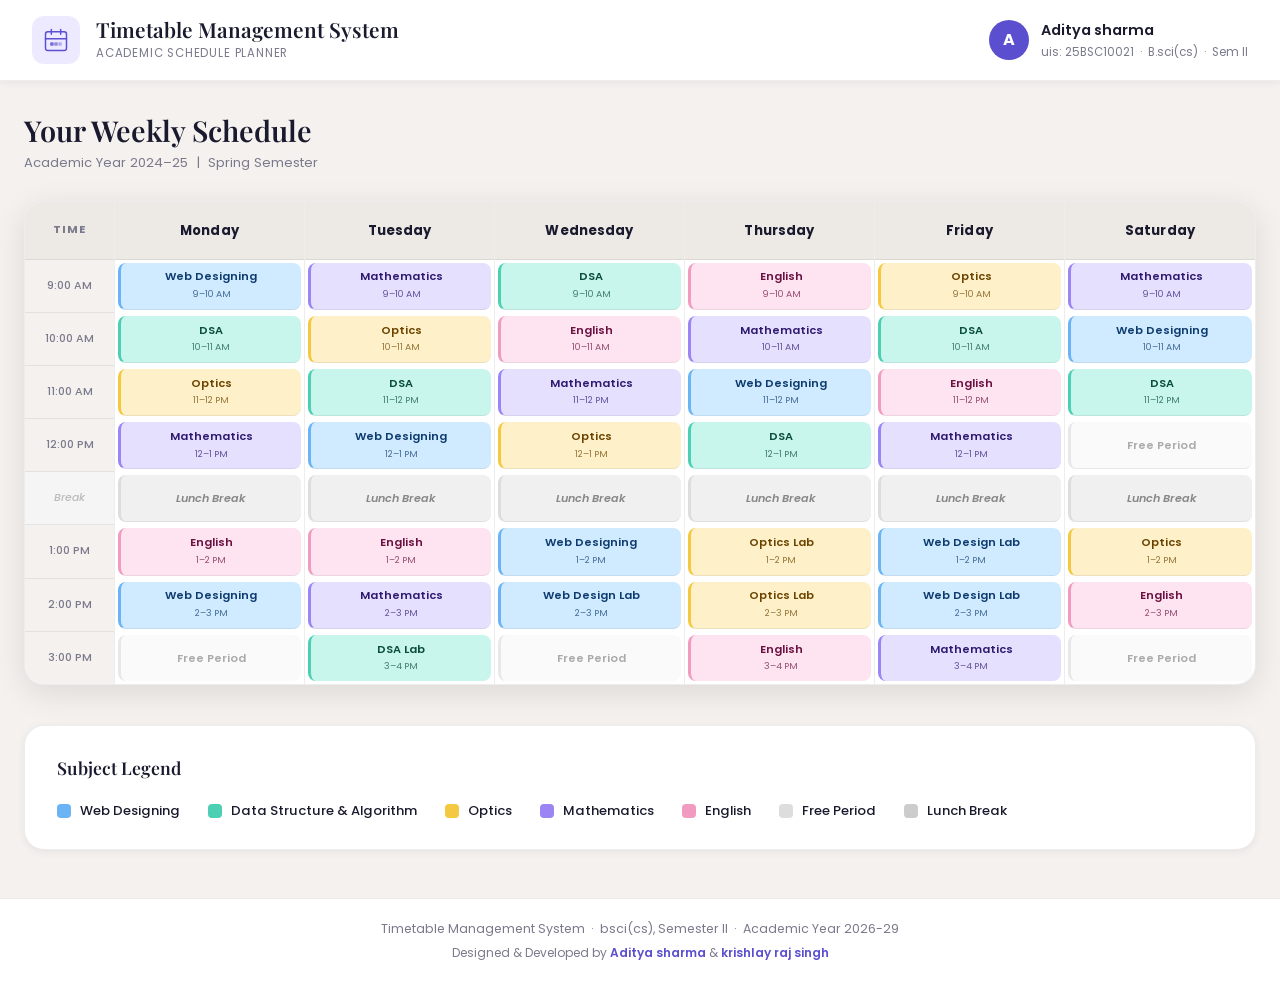
==== index.html @ 500f5e51 "intial commit" ====
<!DOCTYPE html>
<html lang="en">
<head>
  <meta charset="UTF-8"/>
  <meta name="viewport" content="width=device-width, initial-scale=1.0"/>
  <title>Timetable Management System</title>
  <link rel="preconnect" href="https://fonts.googleapis.com"/>
  <link rel="preconnect" href="https://fonts.gstatic.com" crossorigin/>
  <link href="https://fonts.googleapis.com/css2?family=Playfair+Display:wght@400;600&family=Poppins:wght@300;400;500;600;700&display=swap" rel="stylesheet"/>
  <link rel="stylesheet" href="style.css"/>
</head>
<body class="timetable-body">

  
  <header class="site-header">
    <div class="header-inner">
      <div class="header-brand">
        <div class="brand-icon">
          <svg viewBox="0 0 48 48" fill="none" xmlns="http://www.w3.org/2000/svg">
            <rect x="6" y="10" width="36" height="32" rx="4" stroke="currentColor" stroke-width="2.5" fill="none"/>
            <path d="M16 6v8M32 6v8M6 22h36" stroke="currentColor" stroke-width="2.5" stroke-linecap="round"/>
            <rect x="14" y="28" width="6" height="6" rx="1.5" fill="currentColor" opacity="0.8"/>
            <rect x="21" y="28" width="6" height="6" rx="1.5" fill="currentColor" opacity="0.6"/>
            <rect x="28" y="28" width="6" height="6" rx="1.5" fill="currentColor" opacity="0.4"/>
          </svg>
        </div>
        <div>
          <h1 class="brand-title">Timetable Management System</h1>
          <p class="brand-sub">Academic Schedule Planner</p>
        </div>
      </div>

      <div class="header-student">
        <div class="student-avatar">A</div>
        <div class="student-details">
          <span class="student-name"><stong>Aditya sharma</stong></span>
          <span class="student-meta">uis: 25BSC10021 &nbsp;·&nbsp; B.sci(cs) &nbsp;·&nbsp; Sem II</span>
        </div>
      </div>
    </div>
  </header>

  
  <main class="site-main">

    
    <section class="greeting-section">
      <div class="greeting-inner">
        <div>
          <h2 class="greeting-title">Your Weekly Schedule</h2>
          <p class="greeting-sub">Academic Year 2024–25 &nbsp;|&nbsp; Spring Semester</p>
        </div>
        <div class="current-day-badge" id="currentDayBadge"></div>
      </div>
    </section>

    
    <section class="timetable-section">
      <div class="timetable-wrapper">

        
        <div class="time-axis">
          <div class="time-axis-header">Time</div>
          <div class="time-slot-label">9:00 AM</div>
          <div class="time-slot-label">10:00 AM</div>
          <div class="time-slot-label">11:00 AM</div>
          <div class="time-slot-label">12:00 PM</div>
          <div class="time-slot-label break-label">Break</div>
          <div class="time-slot-label">1:00 PM</div>
          <div class="time-slot-label">2:00 PM</div>
          <div class="time-slot-label">3:00 PM</div>
        </div>

        
        <div class="days-grid">

          
          <div class="day-column" id="col-monday">
            <div class="day-header">
              <span class="day-name">Monday</span>
              <span class="day-short">MON</span>
            </div>
            <div class="subject-cell webdesign">
              <span class="subj-name">Web Designing</span>
              <span class="subj-time">9–10 AM</span>
            </div>
            <div class="subject-cell dsa">
              <span class="subj-name">DSA</span>
              <span class="subj-time">10–11 AM</span>
            </div>
            <div class="subject-cell optics">
              <span class="subj-name">Optics</span>
              <span class="subj-time">11–12 PM</span>
            </div>
            <div class="subject-cell math">
              <span class="subj-name">Mathematics</span>
              <span class="subj-time">12–1 PM</span>
            </div>
            <div class="subject-cell break-cell">
              <span class="subj-name">Lunch Break</span>
            </div>
            <div class="subject-cell english">
              <span class="subj-name">English</span>
              <span class="subj-time">1–2 PM</span>
            </div>
            <div class="subject-cell webdesign">
              <span class="subj-name">Web Designing</span>
              <span class="subj-time">2–3 PM</span>
            </div>
            <div class="subject-cell free-cell">
              <span class="subj-name">Free Period</span>
            </div>
          </div>

          
          <div class="day-column" id="col-tuesday">
            <div class="day-header">
              <span class="day-name">Tuesday</span>
              <span class="day-short">TUE</span>
            </div>
            <div class="subject-cell math">
              <span class="subj-name">Mathematics</span>
              <span class="subj-time">9–10 AM</span>
            </div>
            <div class="subject-cell optics">
              <span class="subj-name">Optics</span>
              <span class="subj-time">10–11 AM</span>
            </div>
            <div class="subject-cell dsa">
              <span class="subj-name">DSA</span>
              <span class="subj-time">11–12 PM</span>
            </div>
            <div class="subject-cell webdesign">
              <span class="subj-name">Web Designing</span>
              <span class="subj-time">12–1 PM</span>
            </div>
            <div class="subject-cell break-cell">
              <span class="subj-name">Lunch Break</span>
            </div>
            <div class="subject-cell english">
              <span class="subj-name">English</span>
              <span class="subj-time">1–2 PM</span>
            </div>
            <div class="subject-cell math">
              <span class="subj-name">Mathematics</span>
              <span class="subj-time">2–3 PM</span>
            </div>
            <div class="subject-cell dsa">
              <span class="subj-name">DSA Lab</span>
              <span class="subj-time">3–4 PM</span>
            </div>
          </div>

          
          <div class="day-column" id="col-wednesday">
            <div class="day-header">
              <span class="day-name">Wednesday</span>
              <span class="day-short">WED</span>
            </div>
            <div class="subject-cell dsa">
              <span class="subj-name">DSA</span>
              <span class="subj-time">9–10 AM</span>
            </div>
            <div class="subject-cell english">
              <span class="subj-name">English</span>
              <span class="subj-time">10–11 AM</span>
            </div>
            <div class="subject-cell math">
              <span class="subj-name">Mathematics</span>
              <span class="subj-time">11–12 PM</span>
            </div>
            <div class="subject-cell optics">
              <span class="subj-name">Optics</span>
              <span class="subj-time">12–1 PM</span>
            </div>
            <div class="subject-cell break-cell">
              <span class="subj-name">Lunch Break</span>
            </div>
            <div class="subject-cell webdesign">
              <span class="subj-name">Web Designing</span>
              <span class="subj-time">1–2 PM</span>
            </div>
            <div class="subject-cell webdesign">
              <span class="subj-name">Web Design Lab</span>
              <span class="subj-time">2–3 PM</span>
            </div>
            <div class="subject-cell free-cell">
              <span class="subj-name">Free Period</span>
            </div>
          </div>

          
          <div class="day-column" id="col-thursday">
            <div class="day-header">
              <span class="day-name">Thursday</span>
              <span class="day-short">THU</span>
            </div>
            <div class="subject-cell english">
              <span class="subj-name">English</span>
              <span class="subj-time">9–10 AM</span>
            </div>
            <div class="subject-cell math">
              <span class="subj-name">Mathematics</span>
              <span class="subj-time">10–11 AM</span>
            </div>
            <div class="subject-cell webdesign">
              <span class="subj-name">Web Designing</span>
              <span class="subj-time">11–12 PM</span>
            </div>
            <div class="subject-cell dsa">
              <span class="subj-name">DSA</span>
              <span class="subj-time">12–1 PM</span>
            </div>
            <div class="subject-cell break-cell">
              <span class="subj-name">Lunch Break</span>
            </div>
            <div class="subject-cell optics">
              <span class="subj-name">Optics Lab</span>
              <span class="subj-time">1–2 PM</span>
            </div>
            <div class="subject-cell optics">
              <span class="subj-name">Optics Lab</span>
              <span class="subj-time">2–3 PM</span>
            </div>
            <div class="subject-cell english">
              <span class="subj-name">English</span>
              <span class="subj-time">3–4 PM</span>
            </div>
          </div>

        
          <div class="day-column" id="col-friday">
            <div class="day-header">
              <span class="day-name">Friday</span>
              <span class="day-short">FRI</span>
            </div>
            <div class="subject-cell optics">
              <span class="subj-name">Optics</span>
              <span class="subj-time">9–10 AM</span>
            </div>
            <div class="subject-cell dsa">
              <span class="subj-name">DSA</span>
              <span class="subj-time">10–11 AM</span>
            </div>
            <div class="subject-cell english">
              <span class="subj-name">English</span>
              <span class="subj-time">11–12 PM</span>
            </div>
            <div class="subject-cell math">
              <span class="subj-name">Mathematics</span>
              <span class="subj-time">12–1 PM</span>
            </div>
            <div class="subject-cell break-cell">
              <span class="subj-name">Lunch Break</span>
            </div>
            <div class="subject-cell webdesign">
              <span class="subj-name">Web Design Lab</span>
              <span class="subj-time">1–2 PM</span>
            </div>
            <div class="subject-cell webdesign">
              <span class="subj-name">Web Design Lab</span>
              <span class="subj-time">2–3 PM</span>
            </div>
            <div class="subject-cell math">
              <span class="subj-name">Mathematics</span>
              <span class="subj-time">3–4 PM</span>
            </div>
          </div>

          
          <div class="day-column" id="col-saturday">
            <div class="day-header">
              <span class="day-name">Saturday</span>
              <span class="day-short">SAT</span>
            </div>
            <div class="subject-cell math">
              <span class="subj-name">Mathematics</span>
              <span class="subj-time">9–10 AM</span>
            </div>
            <div class="subject-cell webdesign">
              <span class="subj-name">Web Designing</span>
              <span class="subj-time">10–11 AM</span>
            </div>
            <div class="subject-cell dsa">
              <span class="subj-name">DSA</span>
              <span class="subj-time">11–12 PM</span>
            </div>
            <div class="subject-cell free-cell">
              <span class="subj-name">Free Period</span>
            </div>
            <div class="subject-cell break-cell">
              <span class="subj-name">Lunch Break</span>
            </div>
            <div class="subject-cell optics">
              <span class="subj-name">Optics</span>
              <span class="subj-time">1–2 PM</span>
            </div>
            <div class="subject-cell english">
              <span class="subj-name">English</span>
              <span class="subj-time">2–3 PM</span>
            </div>
            <div class="subject-cell free-cell">
              <span class="subj-name">Free Period</span>
            </div>
          </div>

        </div>
      </div>
    </section>


    <section class="legend-section">
      <h3 class="legend-title">Subject Legend</h3>
      <div class="legend-grid">
        <div class="legend-item">
          <span class="legend-dot webdesign-dot"></span>
          <span class="legend-label">Web Designing</span>
        </div>
        <div class="legend-item">
          <span class="legend-dot dsa-dot"></span>
          <span class="legend-label">Data Structure &amp; Algorithm</span>
        </div>
        <div class="legend-item">
          <span class="legend-dot optics-dot"></span>
          <span class="legend-label">Optics</span>
        </div>
        <div class="legend-item">
          <span class="legend-dot math-dot"></span>
          <span class="legend-label">Mathematics</span>
        </div>
        <div class="legend-item">
          <span class="legend-dot english-dot"></span>
          <span class="legend-label">English</span>
        </div>
        <div class="legend-item">
          <span class="legend-dot free-dot"></span>
          <span class="legend-label">Free Period</span>
        </div>
        <div class="legend-item">
          <span class="legend-dot break-dot"></span>
          <span class="legend-label">Lunch Break</span>
        </div>
      </div>
    </section>

  </main>

  
  <footer class="site-footer">
    <div class="footer-inner">
      <p class="footer-text">
        Timetable Management System &nbsp;·&nbsp; bsci(cs), Semester II <I>
        </I> &nbsp;·&nbsp; Academic Year 2026-29
      </p>
      <p class="footer-credit">Designed &amp; Developed by <strong>Aditya sharma</strong> &amp; <strong>krishlay raj singh</strong></p>
    </div>
  </footer>

  <script>
    const days = ['sunday','monday','tuesday','wednesday','thursday','friday','saturday'];
    const today = days[new Date().getDay()];
    const col = document.getElementById('col-' + today);
    if (col) {
      col.classList.add('today');
      const badge = document.getElementById('currentDayBadge');
      badge.textContent = 'Today: ' + today.charAt(0).toUpperCase() + today.slice(1);
      badge.classList.add('visible');
    }
  </script>
</body>
</html>
---- style.css ----
:root {
  --clr-bg:          #f4f1ee;
  --clr-bg-alt:      #ede9e4;
  --clr-surface:     #ffffff;
  --clr-border:      rgba(0,0,0,0.07);
  --clr-text:        #1a1a2e;
  --clr-text-muted:  #7a7a8c;
  --clr-accent:      #5b4fcf;
  --clr-accent-soft: #ede9ff;

  
  --clr-webdesign:        #d0eaff;
  --clr-webdesign-text:   #0d3b6e;
  --clr-webdesign-border: #6ab4f5;

  
  --clr-dsa:        #c8f5ec;
  --clr-dsa-text:   #0b4d3b;
  --clr-dsa-border: #4dcfb4;

  
  --clr-optics:        #fef0c8;
  --clr-optics-text:   #6b4400;
  --clr-optics-border: #f5c842;

  
  --clr-math:        #e6e0ff;
  --clr-math-text:   #2e1a70;
  --clr-math-border: #9b85f5;

  
  --clr-english:        #fde4f0;
  --clr-english-text:   #6b1040;
  --clr-english-border: #f09bbf;

  
  --clr-break:       #f0f0f0;
  --clr-break-text:  #888;
  --clr-free:        #fafafa;
  --clr-free-text:   #aaa;

  --radius-sm:  8px;
  --radius-md:  14px;
  --radius-lg:  20px;
  --shadow-sm:  0 2px 8px rgba(0,0,0,0.06);
  --shadow-md:  0 8px 32px rgba(0,0,0,0.10);
  --shadow-lg:  0 20px 60px rgba(0,0,0,0.14);

  --font-display: 'Playfair Display', Georgia, serif;
  --font-body:    'Poppins', sans-serif;
  --transition:   0.22s cubic-bezier(.4,0,.2,1);
}


*, *::before, *::after {
  box-sizing: border-box;
  margin: 0;
  padding: 0;
}

html { scroll-behavior: smooth; }

body {
  font-family: var(--font-body);
  background-color: var(--clr-bg);
  color: var(--clr-text);
  line-height: 1.6;
  -webkit-font-smoothing: antialiased;
}



   

.login-body {
  min-height: 100vh;
  display: flex;
  align-items: center;
  justify-content: center;
  background:
    radial-gradient(ellipse 80% 60% at 20% 30%, #c8d8ff 0%, transparent 60%),
    radial-gradient(ellipse 70% 60% at 80% 70%, #f8c8e8 0%, transparent 60%),
    radial-gradient(ellipse 60% 50% at 50% 50%, #d8f0e0 0%, transparent 70%),
    #f0ede8;
  overflow: hidden;
  position: relative;
}


.orb {
  position: fixed;
  border-radius: 50%;
  filter: blur(60px);
  opacity: 0.35;
  pointer-events: none;
  animation: drift 18s ease-in-out infinite alternate;
}
.orb1 { width: 400px; height: 400px; background: #a8c4ff; top: -100px; left: -100px; animation-duration: 18s; }
.orb2 { width: 350px; height: 350px; background: #f0b8d8; bottom: -80px; right: -80px; animation-duration: 22s; animation-direction: alternate-reverse; }
.orb3 { width: 300px; height: 300px; background: #b8f0d0; bottom: 100px; left: 30%; animation-duration: 26s; }

@keyframes drift {
  from { transform: translate(0, 0) scale(1); }
  to   { transform: translate(30px, 20px) scale(1.08); }
}


.butterfly {
  position: fixed;
  pointer-events: none;
  z-index: 1;
}

.butterfly .wing {
  width: 28px;
  height: 36px;
  border-radius: 50% 50% 50% 0;
  position: absolute;
  top: 0;
  animation: flap 0.5s ease-in-out infinite alternate;
}

.butterfly .left-wing {
  background: radial-gradient(ellipse, #c8a8f8cc, #a870f8aa);
  left: -28px;
  transform-origin: right center;
  transform: rotate(-30deg);
}
.butterfly .right-wing {
  background: radial-gradient(ellipse, #f8c8e8cc, #f870c0aa);
  right: -28px;
  border-radius: 50% 50% 0 50%;
  transform-origin: left center;
  transform: rotate(30deg);
  animation-direction: alternate-reverse;
}

@keyframes flap {
  from { transform: rotateY(0deg) rotate(-30deg); }
  to   { transform: rotateY(60deg) rotate(-30deg); }
}
.butterfly .right-wing { animation-name: flap-r; }
@keyframes flap-r {
  from { transform: rotateY(0deg) rotate(30deg); }
  to   { transform: rotateY(-60deg) rotate(30deg); }
}


.b1 { animation: fly1 12s linear infinite; top: 15%; }
.b2 { animation: fly2 16s linear infinite 3s; top: 60%; }
.b3 { animation: fly3 10s linear infinite 6s; top: 35%; }
.b4 { animation: fly4 14s linear infinite 1s; top: 75%; }

@keyframes fly1 {
  0%   { left: -60px; transform: scaleX(1) translateY(0); }
  25%  { transform: scaleX(1) translateY(-25px); }
  50%  { transform: scaleX(1) translateY(10px); }
  75%  { transform: scaleX(1) translateY(-15px); }
  100% { left: calc(100vw + 60px); transform: scaleX(1) translateY(0); }
}
@keyframes fly2 {
  0%   { left: calc(100vw + 60px); transform: scaleX(-1) translateY(0); }
  33%  { transform: scaleX(-1) translateY(-20px); }
  66%  { transform: scaleX(-1) translateY(20px); }
  100% { left: -60px; transform: scaleX(-1) translateY(0); }
}
@keyframes fly3 {
  0%   { left: -60px; transform: scaleX(1) translateY(0); }
  20%  { transform: scaleX(1) translateY(30px); }
  50%  { transform: scaleX(1) translateY(-20px); }
  80%  { transform: scaleX(1) translateY(15px); }
  100% { left: calc(100vw + 60px); transform: scaleX(1) translateY(0); }
}
@keyframes fly4 {
  0%   { left: calc(100vw + 60px); transform: scaleX(-1) translateY(0); }
  40%  { transform: scaleX(-1) translateY(30px); }
  70%  { transform: scaleX(-1) translateY(-15px); }
  100% { left: -60px; transform: scaleX(-1) translateY(0); }
}


.login-container {
  position: relative;
  z-index: 10;
  width: 100%;
  max-width: 420px;
  padding: 24px;
}

.login-card {
  background: rgba(255, 255, 255, 0.68);
  backdrop-filter: blur(24px) saturate(1.6);
  -webkit-backdrop-filter: blur(24px) saturate(1.6);
  border: 1px solid rgba(255,255,255,0.85);
  border-radius: var(--radius-lg);
  padding: 44px 40px 40px;
  box-shadow: 0 8px 40px rgba(100,80,200,0.12), 0 2px 8px rgba(0,0,0,0.06);
  animation: fadeUp 0.7s cubic-bezier(.4,0,.2,1) both;
}

@keyframes fadeUp {
  from { opacity: 0; transform: translateY(28px); }
  to   { opacity: 1; transform: translateY(0); }
}

.login-icon {
  width: 56px;
  height: 56px;
  margin: 0 auto 20px;
  background: var(--clr-accent-soft);
  border-radius: 14px;
  display: flex;
  align-items: center;
  justify-content: center;
  color: var(--clr-accent);
}
.login-icon svg { width: 32px; height: 32px; }

.login-title {
  font-family: var(--font-display);
  font-size: 1.8rem;
  font-weight: 600;
  text-align: center;
  color: var(--clr-text);
  margin-bottom: 4px;
}

.login-subtitle {
  font-size: 0.82rem;
  color: var(--clr-text-muted);
  text-align: center;
  letter-spacing: 0.04em;
  margin-bottom: 32px;
  text-transform: uppercase;
}

.form-group { margin-bottom: 18px; }

.form-label {
  display: block;
  font-size: 0.78rem;
  font-weight: 600;
  letter-spacing: 0.06em;
  text-transform: uppercase;
  color: var(--clr-text-muted);
  margin-bottom: 7px;
}

.input-wrapper {
  position: relative;
  display: flex;
  align-items: center;
}

.input-icon {
  position: absolute;
  left: 13px;
  width: 18px;
  height: 18px;
  color: var(--clr-text-muted);
  pointer-events: none;
  flex-shrink: 0;
}

.form-input {
  width: 100%;
  padding: 12px 14px 12px 42px;
  border: 1.5px solid rgba(0,0,0,0.1);
  border-radius: var(--radius-sm);
  background: rgba(255,255,255,0.85);
  font-family: var(--font-body);
  font-size: 0.92rem;
  color: var(--clr-text);
  outline: none;
  transition: border-color var(--transition), box-shadow var(--transition);
}

.form-input:focus {
  border-color: var(--clr-accent);
  box-shadow: 0 0 0 3px rgba(91,79,207,0.12);
  background: #fff;
}

.form-input::placeholder { color: #bbb; }

.error-msg {
  display: none;
  color: #d44;
  font-size: 0.82rem;
  font-weight: 500;
  background: #fff0f0;
  border: 1px solid #fcc;
  border-radius: var(--radius-sm);
  padding: 9px 13px;
  margin-bottom: 14px;
  text-align: center;
}
.error-msg.visible { display: block; animation: fadeUp 0.3s ease; }

.login-btn {
  width: 100%;
  padding: 13px 20px;
  background: var(--clr-accent);
  color: #fff;
  border: none;
  border-radius: var(--radius-sm);
  font-family: var(--font-body);
  font-size: 0.95rem;
  font-weight: 600;
  letter-spacing: 0.02em;
  cursor: pointer;
  display: flex;
  align-items: center;
  justify-content: center;
  gap: 10px;
  transition: background var(--transition), transform var(--transition), box-shadow var(--transition);
  box-shadow: 0 4px 18px rgba(91,79,207,0.28);
}
.login-btn svg { width: 18px; height: 18px; transition: transform var(--transition); }
.login-btn:hover { background: #4a3fb8; transform: translateY(-2px); box-shadow: 0 8px 24px rgba(91,79,207,0.36); }
.login-btn:hover svg { transform: translateX(4px); }
.login-btn:active { transform: translateY(0); }
.login-btn.success { background: #2e8b57; box-shadow: 0 4px 18px rgba(46,139,87,0.3); }

.login-hint {
  text-align: center;
  font-size: 0.75rem;
  color: var(--clr-text-muted);
  margin-top: 16px;
}
.login-hint em { color: var(--clr-accent); font-style: normal; font-weight: 600; }

@keyframes shake {
  0%, 100% { transform: translateX(0); }
  25%       { transform: translateX(-6px); }
  75%       { transform: translateX(6px); }
}
.shake { animation: shake 0.4s ease; }



.timetable-body {
  background: var(--clr-bg);
  min-height: 100vh;
}


.site-header {
  background: var(--clr-surface);
  border-bottom: 1px solid var(--clr-border);
  box-shadow: var(--shadow-sm);
  position: sticky;
  top: 0;
  z-index: 100;
}

.header-inner {
  max-width: 1400px;
  margin: 0 auto;
  padding: 16px 32px;
  display: flex;
  align-items: center;
  justify-content: space-between;
  gap: 20px;
  flex-wrap: wrap;
}

.header-brand { display: flex; align-items: center; gap: 16px; }

.brand-icon {
  width: 48px;
  height: 48px;
  background: var(--clr-accent-soft);
  border-radius: 12px;
  display: flex;
  align-items: center;
  justify-content: center;
  color: var(--clr-accent);
  flex-shrink: 0;
}
.brand-icon svg { width: 28px; height: 28px; }

.brand-title {
  font-family: var(--font-display);
  font-size: 1.3rem;
  font-weight: 600;
  color: var(--clr-text);
  line-height: 1.2;
}

.brand-sub {
  font-size: 0.72rem;
  color: var(--clr-text-muted);
  text-transform: uppercase;
  letter-spacing: 0.07em;
  margin-top: 2px;
}

.header-student { display: flex; align-items: center; gap: 12px; }

.student-avatar {
  width: 40px;
  height: 40px;
  border-radius: 50%;
  background: var(--clr-accent);
  color: #fff;
  font-weight: 700;
  font-size: 1rem;
  display: flex;
  align-items: center;
  justify-content: center;
  flex-shrink: 0;
}

.student-name {
  display: block;
  font-weight: 600;
  font-size: 0.9rem;
  color: var(--clr-text);
}

.student-meta {
  display: block;
  font-size: 0.72rem;
  color: var(--clr-text-muted);
  margin-top: 1px;
}


.site-main {
  max-width: 1400px;
  margin: 0 auto;
  padding: 32px 24px 48px;
}

.greeting-section { margin-bottom: 28px; }

.greeting-inner {
  display: flex;
  align-items: center;
  justify-content: space-between;
  gap: 16px;
  flex-wrap: wrap;
}

.greeting-title {
  font-family: var(--font-display);
  font-size: 1.8rem;
  font-weight: 600;
  color: var(--clr-text);
  line-height: 1.2;
}

.greeting-sub {
  font-size: 0.82rem;
  color: var(--clr-text-muted);
  margin-top: 4px;
}

.current-day-badge {
  display: none;
  background: var(--clr-accent);
  color: #fff;
  font-size: 0.78rem;
  font-weight: 600;
  padding: 6px 14px;
  border-radius: 100px;
  letter-spacing: 0.03em;
}
.current-day-badge.visible { display: inline-block; animation: fadeUp 0.5s ease; }



.timetable-section { margin-bottom: 40px; }

.timetable-wrapper {
  display: grid;
  grid-template-columns: 90px 1fr;
  background: var(--clr-surface);
  border-radius: var(--radius-lg);
  box-shadow: var(--shadow-md);
  border: 1px solid var(--clr-border);
  overflow: hidden;
}


.time-axis {
  display: flex;
  flex-direction: column;
  border-right: 1px solid var(--clr-border);
}

.time-axis-header {
  height: 58px;
  display: flex;
  align-items: center;
  justify-content: center;
  font-size: 0.7rem;
  font-weight: 700;
  text-transform: uppercase;
  letter-spacing: 0.08em;
  color: var(--clr-text-muted);
  border-bottom: 1px solid var(--clr-border);
  background: var(--clr-bg-alt);
}

.time-slot-label {
  flex: 1;
  display: flex;
  align-items: center;
  justify-content: center;
  padding: 4px 8px;
  font-size: 0.68rem;
  font-weight: 500;
  color: var(--clr-text-muted);
  border-bottom: 1px solid var(--clr-border);
  background: var(--clr-bg);
  text-align: center;
  line-height: 1.3;
}

.time-slot-label:last-child { border-bottom: none; }

.break-label {
  background: #f5f5f5;
  color: #bbb;
  font-style: italic;
}


.days-grid {
  display: grid;
  grid-template-columns: repeat(6, 1fr);
}

.day-column {
  display: flex;
  flex-direction: column;
  border-right: 1px solid var(--clr-border);
  transition: background var(--transition);
}

.day-column:last-child { border-right: none; }


.day-column.today { background: rgba(91,79,207,0.03); }
.day-column.today .day-header {
  background: var(--clr-accent);
  color: #fff;
}
.day-column.today .day-header .day-name,
.day-column.today .day-header .day-short { color: #fff; }

.day-header {
  height: 58px;
  display: flex;
  flex-direction: column;
  align-items: center;
  justify-content: center;
  background: var(--clr-bg-alt);
  border-bottom: 1px solid var(--clr-border);
  transition: background var(--transition);
}

.day-name {
  font-size: 0.82rem;
  font-weight: 700;
  color: var(--clr-text);
  letter-spacing: 0.01em;
}

.day-short {
  font-size: 0.6rem;
  font-weight: 600;
  text-transform: uppercase;
  letter-spacing: 0.12em;
  color: var(--clr-text-muted);
  display: none;
}


.subject-cell {
  flex: 1;
  display: flex;
  flex-direction: column;
  align-items: center;
  justify-content: center;
  padding: 8px 6px;
  border-bottom: 1px solid var(--clr-border);
  cursor: default;
  transition: transform var(--transition), box-shadow var(--transition), filter var(--transition);
  text-align: center;
  position: relative;
  overflow: hidden;
  margin: 3px;
  border-radius: 8px;
}

.subject-cell:last-child { border-bottom: none; }

.subject-cell:hover {
  transform: scale(1.04);
  box-shadow: 0 6px 20px rgba(0,0,0,0.12);
  z-index: 2;
  filter: brightness(0.97);
}

.subj-name {
  font-size: 0.7rem;
  font-weight: 600;
  line-height: 1.3;
  display: block;
}

.subj-time {
  font-size: 0.58rem;
  font-weight: 400;
  opacity: 0.7;
  display: block;
  margin-top: 3px;
}


.webdesign {
  background: var(--clr-webdesign);
  color: var(--clr-webdesign-text);
  border-left: 3px solid var(--clr-webdesign-border);
}

.dsa {
  background: var(--clr-dsa);
  color: var(--clr-dsa-text);
  border-left: 3px solid var(--clr-dsa-border);
}

.optics {
  background: var(--clr-optics);
  color: var(--clr-optics-text);
  border-left: 3px solid var(--clr-optics-border);
}

.math {
  background: var(--clr-math);
  color: var(--clr-math-text);
  border-left: 3px solid var(--clr-math-border);
}

.english {
  background: var(--clr-english);
  color: var(--clr-english-text);
  border-left: 3px solid var(--clr-english-border);
}

.break-cell {
  background: var(--clr-break);
  color: var(--clr-break-text);
  font-style: italic;
  border-left: 3px solid #ddd;
}
.break-cell:hover { transform: none; box-shadow: none; filter: none; }

.free-cell {
  background: var(--clr-free);
  color: var(--clr-free-text);
  border-left: 3px solid #e8e8e8;
}


.legend-section {
  background: var(--clr-surface);
  border-radius: var(--radius-lg);
  padding: 28px 32px;
  box-shadow: var(--shadow-sm);
  border: 1px solid var(--clr-border);
}

.legend-title {
  font-family: var(--font-display);
  font-size: 1.1rem;
  font-weight: 600;
  color: var(--clr-text);
  margin-bottom: 18px;
}

.legend-grid {
  display: flex;
  flex-wrap: wrap;
  gap: 12px 28px;
}

.legend-item {
  display: flex;
  align-items: center;
  gap: 9px;
}

.legend-dot {
  width: 14px;
  height: 14px;
  border-radius: 4px;
  flex-shrink: 0;
}

.legend-label {
  font-size: 0.82rem;
  font-weight: 500;
  color: var(--clr-text);
}


.webdesign-dot { background: var(--clr-webdesign-border); }
.dsa-dot       { background: var(--clr-dsa-border); }
.optics-dot    { background: var(--clr-optics-border); }
.math-dot      { background: var(--clr-math-border); }
.english-dot   { background: var(--clr-english-border); }
.free-dot      { background: #ddd; }
.break-dot     { background: #ccc; }



.site-footer {
  background: var(--clr-surface);
  border-top: 1px solid var(--clr-border);
  padding: 20px 32px;
  text-align: center;
}

.footer-inner { max-width: 1400px; margin: 0 auto; }

.footer-text {
  font-size: 0.78rem;
  color: var(--clr-text-muted);
  margin-bottom: 4px;
}

.footer-credit {
  font-size: 0.75rem;
  color: var(--clr-text-muted);
}

.footer-credit strong {
  color: var(--clr-accent);
  font-weight: 600;
}


@media (max-width: 1024px) {
  .timetable-wrapper {
    grid-template-columns: 72px 1fr;
  }
  .days-grid {
    grid-template-columns: repeat(3, 1fr);
  }
  .day-column:nth-child(3) { border-right: none; }
  .day-column:nth-child(4) { border-top: 1px solid var(--clr-border); }
}


@media (max-width: 640px) {
  .header-inner { padding: 14px 16px; }
  .brand-title { font-size: 1rem; }
  .brand-sub { display: none; }
  .student-meta { display: none; }

  .site-main { padding: 20px 12px 40px; }
  .greeting-title { font-size: 1.3rem; }

  .timetable-wrapper {
    grid-template-columns: 60px 1fr;
  }
  .days-grid {
    grid-template-columns: repeat(6, minmax(100px, 1fr));
    min-width: 600px;
  }
  .timetable-section { overflow-x: auto; }

  .day-column:nth-child(3) { border-right: 1px solid var(--clr-border); }
  .day-column:nth-child(4) { border-top: none; }

  .day-name  { display: none; }
  .day-short { display: block; }

  .legend-section { padding: 20px; }
  .login-card     { padding: 32px 24px 28px; }
}

@media (max-width: 400px) {
  .login-card { padding: 28px 18px 24px; }
}
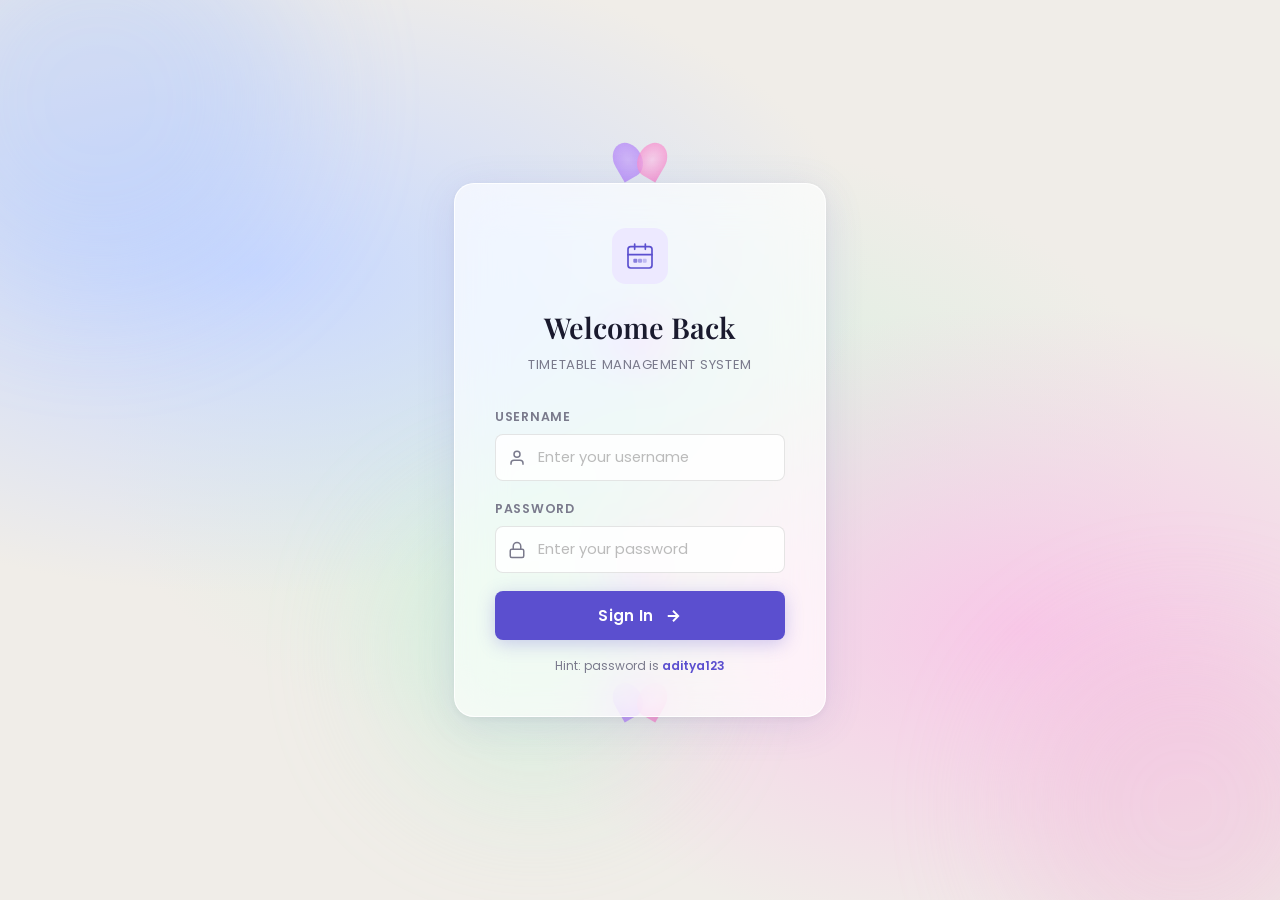
==== commit 16721cdd: "rename file" ====
--- a/index.html
+++ b/index.html
@@ -1,371 +1,117 @@
 <!DOCTYPE html>
 <html lang="en">
 <head>
-  <meta charset="UTF-8"/>
+  <meta charset="UTF-8" />
   <meta name="viewport" content="width=device-width, initial-scale=1.0"/>
-  <title>Timetable Management System</title>
+  <title>Login – Timetable Management System</title>
   <link rel="preconnect" href="https://fonts.googleapis.com"/>
   <link rel="preconnect" href="https://fonts.gstatic.com" crossorigin/>
-  <link href="https://fonts.googleapis.com/css2?family=Playfair+Display:wght@400;600&family=Poppins:wght@300;400;500;600;700&display=swap" rel="stylesheet"/>
+  <link href="https://fonts.googleapis.com/css2?family=Playfair+Display:wght@400;600&family=Poppins:wght@300;400;500;600&display=swap" rel="stylesheet"/>
   <link rel="stylesheet" href="style.css"/>
 </head>
-<body class="timetable-body">
+<body class="login-body">
 
   
-  <header class="site-header">
-    <div class="header-inner">
-      <div class="header-brand">
-        <div class="brand-icon">
-          <svg viewBox="0 0 48 48" fill="none" xmlns="http://www.w3.org/2000/svg">
-            <rect x="6" y="10" width="36" height="32" rx="4" stroke="currentColor" stroke-width="2.5" fill="none"/>
-            <path d="M16 6v8M32 6v8M6 22h36" stroke="currentColor" stroke-width="2.5" stroke-linecap="round"/>
-            <rect x="14" y="28" width="6" height="6" rx="1.5" fill="currentColor" opacity="0.8"/>
-            <rect x="21" y="28" width="6" height="6" rx="1.5" fill="currentColor" opacity="0.6"/>
-            <rect x="28" y="28" width="6" height="6" rx="1.5" fill="currentColor" opacity="0.4"/>
+  <div class="butterfly b1">
+    <div class="wing left-wing"></div>
+    <div class="wing right-wing"></div>
+  </div>
+  <div class="butterfly b2">
+    <div class="wing left-wing"></div>
+    <div class="wing right-wing"></div>
+  </div>
+  <div class="butterfly b3">
+    <div class="wing left-wing"></div>
+    <div class="wing right-wing"></div>
+  </div>
+  <div class="butterfly b4">
+    <div class="wing left-wing"></div>
+    <div class="wing right-wing"></div>
+  </div>
+
+  
+  <div class="orb orb1"></div>
+  <div class="orb orb2"></div>
+  <div class="orb orb3"></div>
+
+  <div class="login-container">
+    <div class="login-card">
+      <div class="login-icon">
+        <svg viewBox="0 0 48 48" fill="none" xmlns="http://www.w3.org/2000/svg">
+          <rect x="6" y="10" width="36" height="32" rx="4" stroke="currentColor" stroke-width="2.5" fill="none"/>
+          <path d="M16 6v8M32 6v8M6 22h36" stroke="currentColor" stroke-width="2.5" stroke-linecap="round"/>
+          <rect x="14" y="28" width="6" height="6" rx="1.5" fill="currentColor" opacity="0.7"/>
+          <rect x="21" y="28" width="6" height="6" rx="1.5" fill="currentColor" opacity="0.5"/>
+          <rect x="28" y="28" width="6" height="6" rx="1.5" fill="currentColor" opacity="0.3"/>
+        </svg>
+      </div>
+
+      <h1 class="login-title">Welcome Back</h1>
+      <p class="login-subtitle">Timetable Management System</p>
+
+      <div class="form-group">
+        <label class="form-label" for="username">Username</label>
+        <div class="input-wrapper">
+          <svg class="input-icon" viewBox="0 0 24 24" fill="none" stroke="currentColor" stroke-width="2">
+            <path d="M20 21v-2a4 4 0 0 0-4-4H8a4 4 0 0 0-4 4v2"/>
+            <circle cx="12" cy="7" r="4"/>
           </svg>
-        </div>
-        <div>
-          <h1 class="brand-title">Timetable Management System</h1>
-          <p class="brand-sub">Academic Schedule Planner</p>
+          <input type="text" id="username" class="form-input" placeholder="Enter your username" autocomplete="off"/>
         </div>
       </div>
 
-      <div class="header-student">
-        <div class="student-avatar">A</div>
-        <div class="student-details">
-          <span class="student-name"><stong>Aditya sharma</stong></span>
-          <span class="student-meta">uis: 25BSC10021 &nbsp;·&nbsp; B.sci(cs) &nbsp;·&nbsp; Sem II</span>
+      <div class="form-group">
+        <label class="form-label" for="password">Password</label>
+        <div class="input-wrapper">
+          <svg class="input-icon" viewBox="0 0 24 24" fill="none" stroke="currentColor" stroke-width="2">
+            <rect x="3" y="11" width="18" height="11" rx="2" ry="2"/>
+            <path d="M7 11V7a5 5 0 0 1 10 0v4"/>
+          </svg>
+          <input type="password" id="password" class="form-input" placeholder="Enter your password" autocomplete="off"/>
         </div>
       </div>
+
+      <div class="error-msg" id="errorMsg">Incorrect Password. Please try again.</div>
+
+      <button class="login-btn" onclick="handleLogin()">
+        <span>Sign In</span>
+        <svg viewBox="0 0 24 24" fill="none" stroke="currentColor" stroke-width="2.5">
+          <path d="M5 12h14M12 5l7 7-7 7"/>
+        </svg>
+      </button>
+
+      <p class="login-hint">Hint: password is <em>aditya123</em></p>
     </div>
-  </header>
-
-  
-  <main class="site-main">
-
-    
-    <section class="greeting-section">
-      <div class="greeting-inner">
-        <div>
-          <h2 class="greeting-title">Your Weekly Schedule</h2>
-          <p class="greeting-sub">Academic Year 2024–25 &nbsp;|&nbsp; Spring Semester</p>
-        </div>
-        <div class="current-day-badge" id="currentDayBadge"></div>
-      </div>
-    </section>
-
-    
-    <section class="timetable-section">
-      <div class="timetable-wrapper">
-
-        
-        <div class="time-axis">
-          <div class="time-axis-header">Time</div>
-          <div class="time-slot-label">9:00 AM</div>
-          <div class="time-slot-label">10:00 AM</div>
-          <div class="time-slot-label">11:00 AM</div>
-          <div class="time-slot-label">12:00 PM</div>
-          <div class="time-slot-label break-label">Break</div>
-          <div class="time-slot-label">1:00 PM</div>
-          <div class="time-slot-label">2:00 PM</div>
-          <div class="time-slot-label">3:00 PM</div>
-        </div>
-
-        
-        <div class="days-grid">
-
-          
-          <div class="day-column" id="col-monday">
-            <div class="day-header">
-              <span class="day-name">Monday</span>
-              <span class="day-short">MON</span>
-            </div>
-            <div class="subject-cell webdesign">
-              <span class="subj-name">Web Designing</span>
-              <span class="subj-time">9–10 AM</span>
-            </div>
-            <div class="subject-cell dsa">
-              <span class="subj-name">DSA</span>
-              <span class="subj-time">10–11 AM</span>
-            </div>
-            <div class="subject-cell optics">
-              <span class="subj-name">Optics</span>
-              <span class="subj-time">11–12 PM</span>
-            </div>
-            <div class="subject-cell math">
-              <span class="subj-name">Mathematics</span>
-              <span class="subj-time">12–1 PM</span>
-            </div>
-            <div class="subject-cell break-cell">
-              <span class="subj-name">Lunch Break</span>
-            </div>
-            <div class="subject-cell english">
-              <span class="subj-name">English</span>
-              <span class="subj-time">1–2 PM</span>
-            </div>
-            <div class="subject-cell webdesign">
-              <span class="subj-name">Web Designing</span>
-              <span class="subj-time">2–3 PM</span>
-            </div>
-            <div class="subject-cell free-cell">
-              <span class="subj-name">Free Period</span>
-            </div>
-          </div>
-
-          
-          <div class="day-column" id="col-tuesday">
-            <div class="day-header">
-              <span class="day-name">Tuesday</span>
-              <span class="day-short">TUE</span>
-            </div>
-            <div class="subject-cell math">
-              <span class="subj-name">Mathematics</span>
-              <span class="subj-time">9–10 AM</span>
-            </div>
-            <div class="subject-cell optics">
-              <span class="subj-name">Optics</span>
-              <span class="subj-time">10–11 AM</span>
-            </div>
-            <div class="subject-cell dsa">
-              <span class="subj-name">DSA</span>
-              <span class="subj-time">11–12 PM</span>
-            </div>
-            <div class="subject-cell webdesign">
-              <span class="subj-name">Web Designing</span>
-              <span class="subj-time">12–1 PM</span>
-            </div>
-            <div class="subject-cell break-cell">
-              <span class="subj-name">Lunch Break</span>
-            </div>
-            <div class="subject-cell english">
-              <span class="subj-name">English</span>
-              <span class="subj-time">1–2 PM</span>
-            </div>
-            <div class="subject-cell math">
-              <span class="subj-name">Mathematics</span>
-              <span class="subj-time">2–3 PM</span>
-            </div>
-            <div class="subject-cell dsa">
-              <span class="subj-name">DSA Lab</span>
-              <span class="subj-time">3–4 PM</span>
-            </div>
-          </div>
-
-          
-          <div class="day-column" id="col-wednesday">
-            <div class="day-header">
-              <span class="day-name">Wednesday</span>
-              <span class="day-short">WED</span>
-            </div>
-            <div class="subject-cell dsa">
-              <span class="subj-name">DSA</span>
-              <span class="subj-time">9–10 AM</span>
-            </div>
-            <div class="subject-cell english">
-              <span class="subj-name">English</span>
-              <span class="subj-time">10–11 AM</span>
-            </div>
-            <div class="subject-cell math">
-              <span class="subj-name">Mathematics</span>
-              <span class="subj-time">11–12 PM</span>
-            </div>
-            <div class="subject-cell optics">
-              <span class="subj-name">Optics</span>
-              <span class="subj-time">12–1 PM</span>
-            </div>
-            <div class="subject-cell break-cell">
-              <span class="subj-name">Lunch Break</span>
-            </div>
-            <div class="subject-cell webdesign">
-              <span class="subj-name">Web Designing</span>
-              <span class="subj-time">1–2 PM</span>
-            </div>
-            <div class="subject-cell webdesign">
-              <span class="subj-name">Web Design Lab</span>
-              <span class="subj-time">2–3 PM</span>
-            </div>
-            <div class="subject-cell free-cell">
-              <span class="subj-name">Free Period</span>
-            </div>
-          </div>
-
-          
-          <div class="day-column" id="col-thursday">
-            <div class="day-header">
-              <span class="day-name">Thursday</span>
-              <span class="day-short">THU</span>
-            </div>
-            <div class="subject-cell english">
-              <span class="subj-name">English</span>
-              <span class="subj-time">9–10 AM</span>
-            </div>
-            <div class="subject-cell math">
-              <span class="subj-name">Mathematics</span>
-              <span class="subj-time">10–11 AM</span>
-            </div>
-            <div class="subject-cell webdesign">
-              <span class="subj-name">Web Designing</span>
-              <span class="subj-time">11–12 PM</span>
-            </div>
-            <div class="subject-cell dsa">
-              <span class="subj-name">DSA</span>
-              <span class="subj-time">12–1 PM</span>
-            </div>
-            <div class="subject-cell break-cell">
-              <span class="subj-name">Lunch Break</span>
-            </div>
-            <div class="subject-cell optics">
-              <span class="subj-name">Optics Lab</span>
-              <span class="subj-time">1–2 PM</span>
-            </div>
-            <div class="subject-cell optics">
-              <span class="subj-name">Optics Lab</span>
-              <span class="subj-time">2–3 PM</span>
-            </div>
-            <div class="subject-cell english">
-              <span class="subj-name">English</span>
-              <span class="subj-time">3–4 PM</span>
-            </div>
-          </div>
-
-        
-          <div class="day-column" id="col-friday">
-            <div class="day-header">
-              <span class="day-name">Friday</span>
-              <span class="day-short">FRI</span>
-            </div>
-            <div class="subject-cell optics">
-              <span class="subj-name">Optics</span>
-              <span class="subj-time">9–10 AM</span>
-            </div>
-            <div class="subject-cell dsa">
-              <span class="subj-name">DSA</span>
-              <span class="subj-time">10–11 AM</span>
-            </div>
-            <div class="subject-cell english">
-              <span class="subj-name">English</span>
-              <span class="subj-time">11–12 PM</span>
-            </div>
-            <div class="subject-cell math">
-              <span class="subj-name">Mathematics</span>
-              <span class="subj-time">12–1 PM</span>
-            </div>
-            <div class="subject-cell break-cell">
-              <span class="subj-name">Lunch Break</span>
-            </div>
-            <div class="subject-cell webdesign">
-              <span class="subj-name">Web Design Lab</span>
-              <span class="subj-time">1–2 PM</span>
-            </div>
-            <div class="subject-cell webdesign">
-              <span class="subj-name">Web Design Lab</span>
-              <span class="subj-time">2–3 PM</span>
-            </div>
-            <div class="subject-cell math">
-              <span class="subj-name">Mathematics</span>
-              <span class="subj-time">3–4 PM</span>
-            </div>
-          </div>
-
-          
-          <div class="day-column" id="col-saturday">
-            <div class="day-header">
-              <span class="day-name">Saturday</span>
-              <span class="day-short">SAT</span>
-            </div>
-            <div class="subject-cell math">
-              <span class="subj-name">Mathematics</span>
-              <span class="subj-time">9–10 AM</span>
-            </div>
-            <div class="subject-cell webdesign">
-              <span class="subj-name">Web Designing</span>
-              <span class="subj-time">10–11 AM</span>
-            </div>
-            <div class="subject-cell dsa">
-              <span class="subj-name">DSA</span>
-              <span class="subj-time">11–12 PM</span>
-            </div>
-            <div class="subject-cell free-cell">
-              <span class="subj-name">Free Period</span>
-            </div>
-            <div class="subject-cell break-cell">
-              <span class="subj-name">Lunch Break</span>
-            </div>
-            <div class="subject-cell optics">
-              <span class="subj-name">Optics</span>
-              <span class="subj-time">1–2 PM</span>
-            </div>
-            <div class="subject-cell english">
-              <span class="subj-name">English</span>
-              <span class="subj-time">2–3 PM</span>
-            </div>
-            <div class="subject-cell free-cell">
-              <span class="subj-name">Free Period</span>
-            </div>
-          </div>
-
-        </div>
-      </div>
-    </section>
-
-
-    <section class="legend-section">
-      <h3 class="legend-title">Subject Legend</h3>
-      <div class="legend-grid">
-        <div class="legend-item">
-          <span class="legend-dot webdesign-dot"></span>
-          <span class="legend-label">Web Designing</span>
-        </div>
-        <div class="legend-item">
-          <span class="legend-dot dsa-dot"></span>
-          <span class="legend-label">Data Structure &amp; Algorithm</span>
-        </div>
-        <div class="legend-item">
-          <span class="legend-dot optics-dot"></span>
-          <span class="legend-label">Optics</span>
-        </div>
-        <div class="legend-item">
-          <span class="legend-dot math-dot"></span>
-          <span class="legend-label">Mathematics</span>
-        </div>
-        <div class="legend-item">
-          <span class="legend-dot english-dot"></span>
-          <span class="legend-label">English</span>
-        </div>
-        <div class="legend-item">
-          <span class="legend-dot free-dot"></span>
-          <span class="legend-label">Free Period</span>
-        </div>
-        <div class="legend-item">
-          <span class="legend-dot break-dot"></span>
-          <span class="legend-label">Lunch Break</span>
-        </div>
-      </div>
-    </section>
-
-  </main>
-
-  
-  <footer class="site-footer">
-    <div class="footer-inner">
-      <p class="footer-text">
-        Timetable Management System &nbsp;·&nbsp; bsci(cs), Semester II <I>
-        </I> &nbsp;·&nbsp; Academic Year 2026-29
-      </p>
-      <p class="footer-credit">Designed &amp; Developed by <strong>Aditya sharma</strong> &amp; <strong>krishlay raj singh</strong></p>
-    </div>
-  </footer>
+  </div>
 
   <script>
-    const days = ['sunday','monday','tuesday','wednesday','thursday','friday','saturday'];
-    const today = days[new Date().getDay()];
-    const col = document.getElementById('col-' + today);
-    if (col) {
-      col.classList.add('today');
-      const badge = document.getElementById('currentDayBadge');
-      badge.textContent = 'Today: ' + today.charAt(0).toUpperCase() + today.slice(1);
-      badge.classList.add('visible');
+    function handleLogin() {
+      const password = document.getElementById('password').value;
+      const errorMsg = document.getElementById('errorMsg');
+      const btn = document.querySelector('.login-btn');
+
+      if (password === 'aditya123') {
+        btn.classList.add('success');
+        btn.querySelector('span').textContent = 'Redirecting…';
+        setTimeout(() => {
+          window.location.href = 'index.html';
+        }, 800);
+      } else {
+        errorMsg.classList.add('visible');
+        document.getElementById('password').classList.add('shake');
+        setTimeout(() => {
+          document.getElementById('password').classList.remove('shake');
+        }, 500);
+      }
     }
+
+    document.getElementById('password').addEventListener('keypress', function(e) {
+      if (e.key === 'Enter') handleLogin();
+    });
+
+    document.getElementById('password').addEventListener('input', function() {
+      document.getElementById('errorMsg').classList.remove('visible');
+    });
   </script>
 </body>
 </html>
